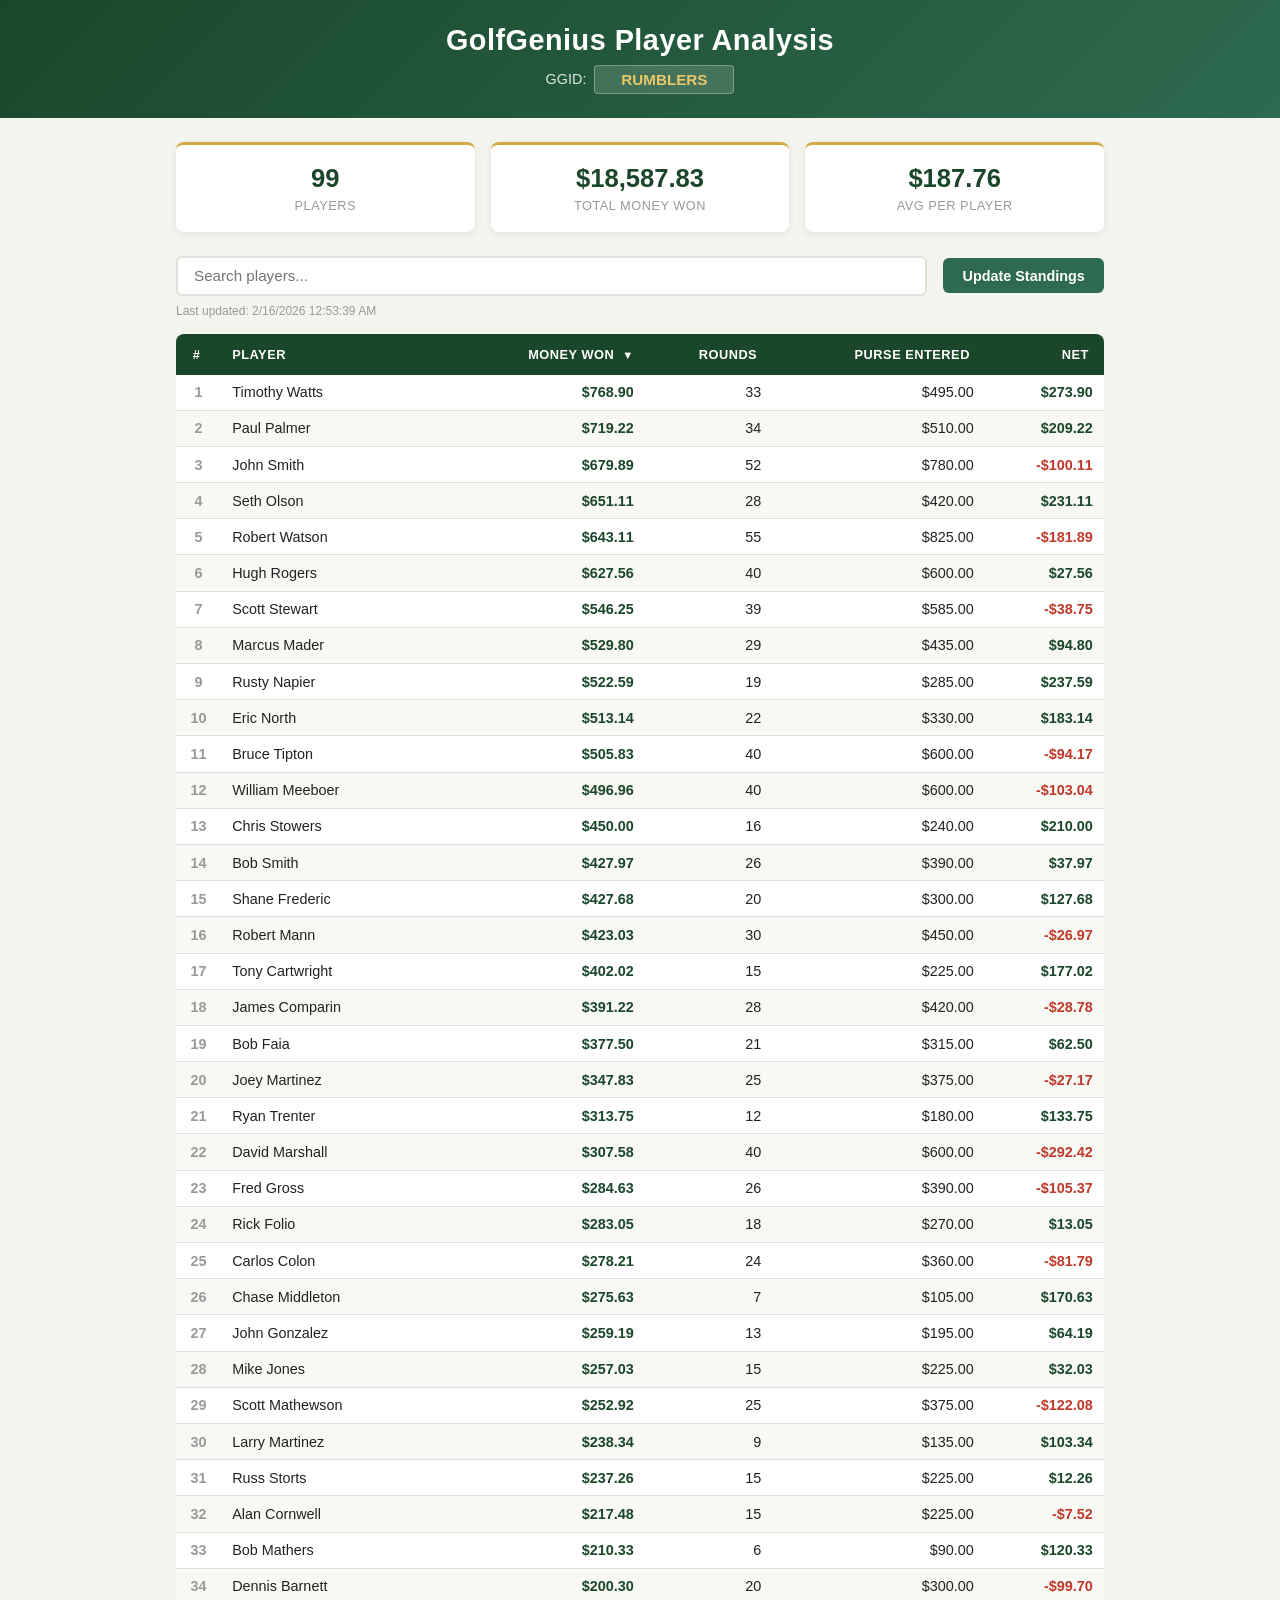
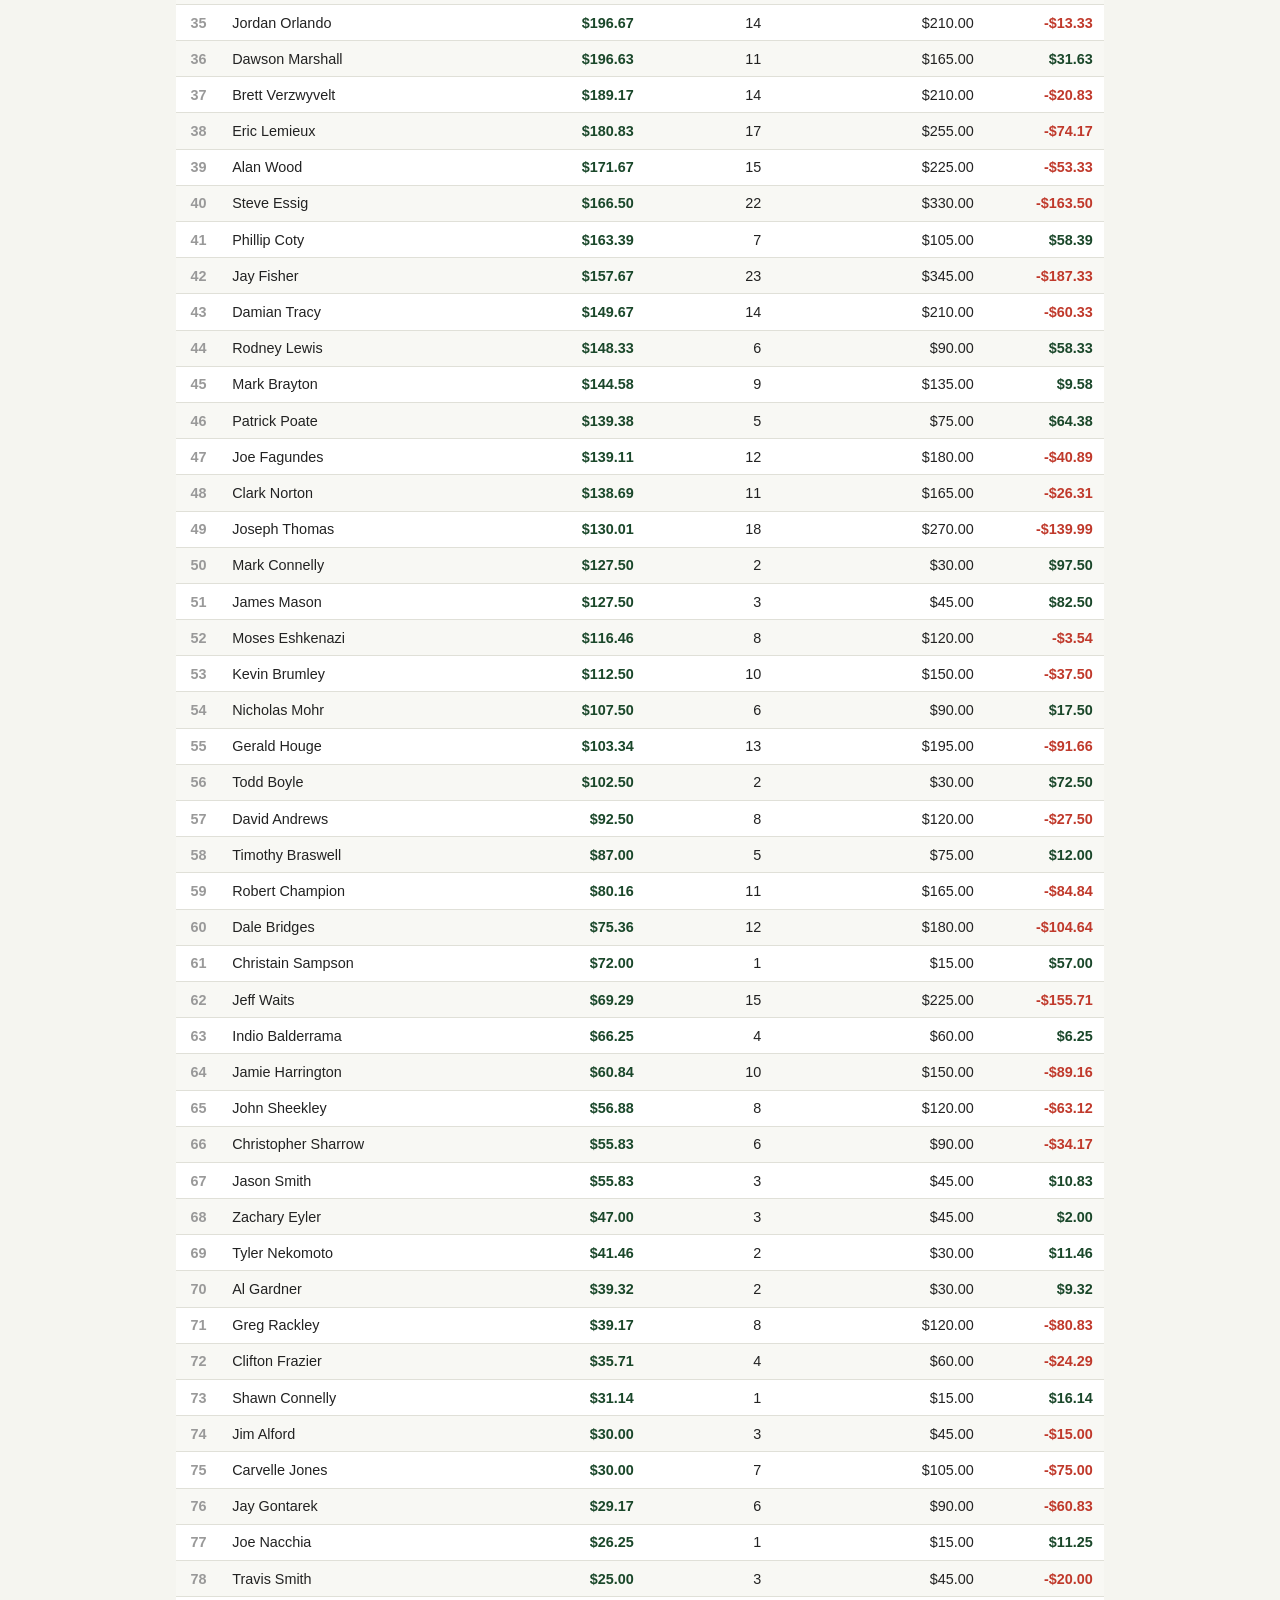
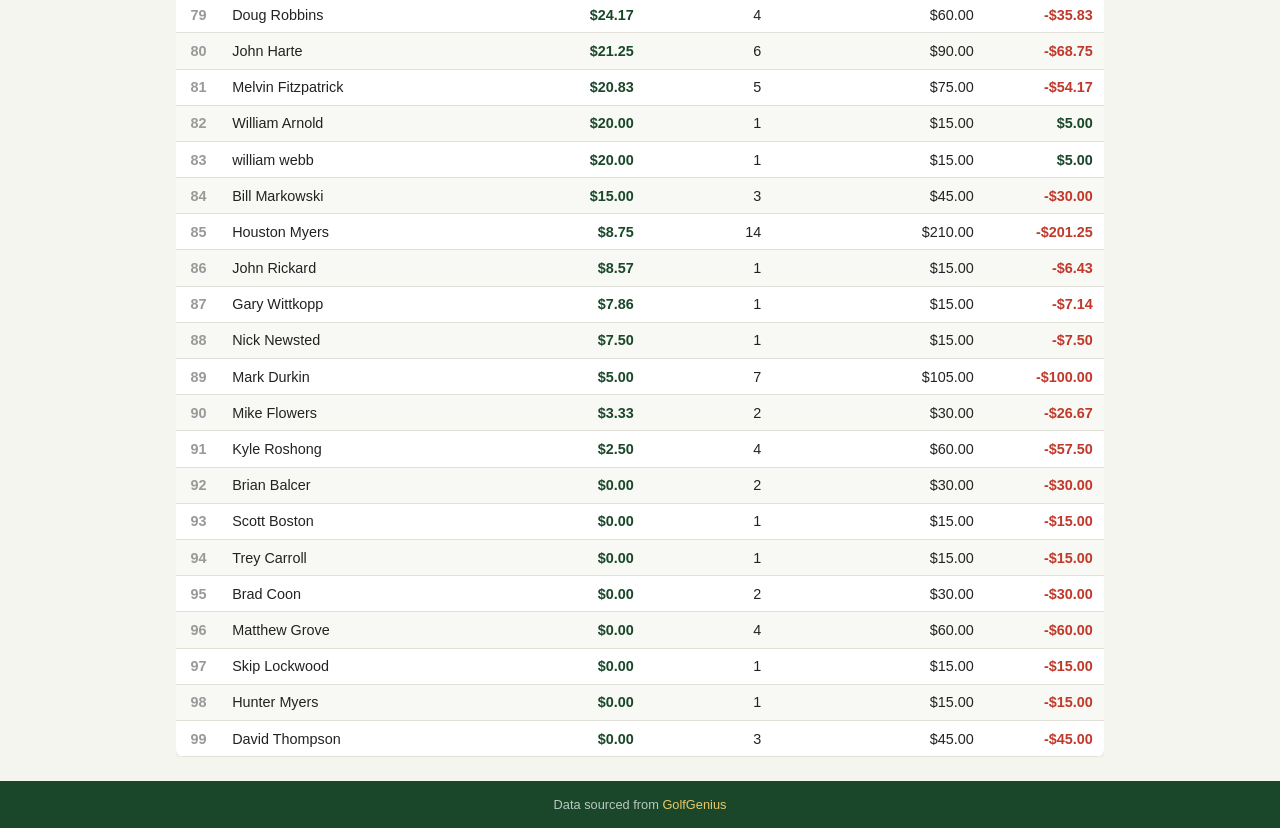
==== docs/index.html @ 4b10141f "Initial commit: GolfGenius player money scraper and web app R/chromote scraper extracts purse, round" ====
<!DOCTYPE html>
<html lang="en">
<head>
    <meta charset="UTF-8">
    <meta name="viewport" content="width=device-width, initial-scale=1.0">
    <title>GolfGenius Player Analysis</title>
    <link rel="stylesheet" href="css/styles.css">
</head>
<body>
    <header>
        <h1>GolfGenius Player Analysis</h1>
        <div class="ggid-display">
            <label for="ggid-input">GGID:</label>
            <input type="text" id="ggid-input" value="RUMBLERS" readonly>
        </div>
    </header>

    <main>
        <div class="summary-cards">
            <div class="card">
                <div class="card-value" id="player-count">--</div>
                <div class="card-label">Players</div>
            </div>
            <div class="card">
                <div class="card-value" id="total-purse">--</div>
                <div class="card-label">Total Money Won</div>
            </div>
            <div class="card">
                <div class="card-value" id="avg-per-player">--</div>
                <div class="card-label">Avg per Player</div>
            </div>
        </div>

        <div class="controls">
            <input type="text" id="search-input" placeholder="Search players...">
            <button id="update-btn" class="update-btn" title="Run the scraper to refresh data">Update Standings</button>
        </div>
        <div class="data-info" id="data-info"></div>

        <div id="error" class="status-message error" style="display:none;"></div>
        <div id="empty" class="status-message" style="display:none;">No players found.</div>

        <div class="table-container">
            <table id="player-table">
                <thead>
                    <tr>
                        <th data-sort="rank" class="sortable"># <span class="sort-arrow"></span></th>
                        <th data-sort="name" class="sortable">Player <span class="sort-arrow"></span></th>
                        <th data-sort="money" class="sortable">Money Won <span class="sort-arrow"></span></th>
                        <th data-sort="rounds_played" class="sortable">Rounds <span class="sort-arrow"></span></th>
                        <th data-sort="purse_entered" class="sortable">Purse Entered <span class="sort-arrow"></span></th>
                        <th data-sort="net" class="sortable">Net <span class="sort-arrow"></span></th>
                    </tr>
                </thead>
                <tbody id="player-tbody">
                </tbody>
            </table>
        </div>
    </main>

    <footer>
        <p>Data sourced from <a href="https://www.golfgenius.com/ggid/RUMBLERS" target="_blank" rel="noopener">GolfGenius</a></p>
    </footer>

    <script src="data/data.js"></script>
    <script src="js/app.js"></script>
</body>
</html>
---- docs/css/styles.css ----
*, *::before, *::after {
    box-sizing: border-box;
    margin: 0;
    padding: 0;
}

:root {
    --green-dark: #1a472a;
    --green-mid: #2d6a4f;
    --green-light: #40916c;
    --gold: #d4a843;
    --gold-light: #e8c96a;
    --white: #ffffff;
    --off-white: #f5f5f0;
    --gray-light: #e0e0d8;
    --gray: #999;
    --text: #222;
    --red: #c0392b;
}

body {
    font-family: 'Segoe UI', Tahoma, Geneva, Verdana, sans-serif;
    background: var(--off-white);
    color: var(--text);
    min-height: 100vh;
    display: flex;
    flex-direction: column;
}

header {
    background: linear-gradient(135deg, var(--green-dark), var(--green-mid));
    color: var(--white);
    padding: 1.5rem 2rem;
    text-align: center;
}

header h1 {
    font-size: 1.8rem;
    margin-bottom: 0.5rem;
    letter-spacing: 0.5px;
}

.ggid-display {
    display: flex;
    align-items: center;
    justify-content: center;
    gap: 0.5rem;
}

.ggid-display label {
    font-size: 0.9rem;
    opacity: 0.85;
}

.ggid-display input {
    background: rgba(255,255,255,0.15);
    border: 1px solid rgba(255,255,255,0.3);
    color: var(--gold-light);
    padding: 0.3rem 0.6rem;
    border-radius: 4px;
    font-size: 0.95rem;
    font-weight: 600;
    text-align: center;
    width: 140px;
}

main {
    flex: 1;
    max-width: 960px;
    width: 100%;
    margin: 0 auto;
    padding: 1.5rem 1rem;
}

.summary-cards {
    display: grid;
    grid-template-columns: repeat(3, 1fr);
    gap: 1rem;
    margin-bottom: 1.5rem;
}

.card {
    background: var(--white);
    border-radius: 8px;
    padding: 1.2rem 1rem;
    text-align: center;
    box-shadow: 0 2px 8px rgba(0,0,0,0.08);
    border-top: 3px solid var(--gold);
}

.card-value {
    font-size: 1.6rem;
    font-weight: 700;
    color: var(--green-dark);
}

.card-label {
    font-size: 0.8rem;
    color: var(--gray);
    text-transform: uppercase;
    letter-spacing: 0.5px;
    margin-top: 0.3rem;
}

.controls {
    display: flex;
    align-items: center;
    gap: 1rem;
    margin-bottom: 0.5rem;
}

#search-input {
    flex: 1;
    padding: 0.6rem 1rem;
    border: 2px solid var(--gray-light);
    border-radius: 6px;
    font-size: 0.95rem;
    transition: border-color 0.2s;
}

#search-input:focus {
    outline: none;
    border-color: var(--green-light);
}

.update-btn {
    padding: 0.6rem 1.2rem;
    background: var(--green-mid);
    color: var(--white);
    border: none;
    border-radius: 6px;
    font-size: 0.9rem;
    font-weight: 600;
    cursor: pointer;
    transition: background 0.2s;
    white-space: nowrap;
}

.update-btn:hover {
    background: var(--green-dark);
}

.data-info {
    font-size: 0.75rem;
    color: var(--gray);
    margin-bottom: 1rem;
}

.status-message {
    text-align: center;
    padding: 2rem;
    color: var(--gray);
    font-size: 1rem;
}

.status-message.error {
    color: var(--red);
}

.table-container {
    overflow-x: auto;
}

table {
    width: 100%;
    border-collapse: collapse;
    background: var(--white);
    border-radius: 8px;
    overflow: hidden;
    box-shadow: 0 2px 8px rgba(0,0,0,0.08);
}

thead {
    background: var(--green-dark);
    color: var(--white);
}

th {
    padding: 0.8rem 0.7rem;
    text-align: left;
    font-weight: 600;
    font-size: 0.8rem;
    text-transform: uppercase;
    letter-spacing: 0.5px;
    user-select: none;
    white-space: nowrap;
}

th.sortable {
    cursor: pointer;
    transition: background 0.2s;
}

th.sortable:hover {
    background: var(--green-mid);
}

th[data-sort="rank"] {
    width: 45px;
    text-align: center;
}

th[data-sort="money"],
th[data-sort="rounds_played"],
th[data-sort="purse_entered"],
th[data-sort="net"] {
    text-align: right;
}

.sort-arrow {
    font-size: 0.7rem;
    margin-left: 4px;
}

th.sort-asc .sort-arrow::after {
    content: "\25B2";
}

th.sort-desc .sort-arrow::after {
    content: "\25BC";
}

td {
    padding: 0.6rem 0.7rem;
    border-bottom: 1px solid var(--gray-light);
    font-size: 0.9rem;
}

td:first-child {
    text-align: center;
    color: var(--gray);
    font-weight: 600;
}

td:nth-child(3),
td:nth-child(4),
td:nth-child(5),
td:nth-child(6) {
    text-align: right;
}

td:nth-child(3) {
    font-weight: 600;
    color: var(--green-dark);
}

.net-positive {
    color: var(--green-dark);
    font-weight: 600;
}

.net-negative {
    color: var(--red);
    font-weight: 600;
}

tbody tr:nth-child(even) {
    background: #f8f8f4;
}

tbody tr:hover {
    background: #eef5e8;
}

footer {
    background: var(--green-dark);
    color: rgba(255,255,255,0.7);
    text-align: center;
    padding: 1rem;
    font-size: 0.8rem;
}

footer a {
    color: var(--gold-light);
    text-decoration: none;
}

footer a:hover {
    text-decoration: underline;
}

@media (max-width: 600px) {
    header h1 {
        font-size: 1.3rem;
    }

    .summary-cards {
        grid-template-columns: 1fr;
    }

    .card-value {
        font-size: 1.3rem;
    }

    .controls {
        flex-direction: column;
        align-items: stretch;
    }

    .update-btn {
        text-align: center;
    }

    th, td {
        padding: 0.4rem 0.5rem;
        font-size: 0.78rem;
    }
}
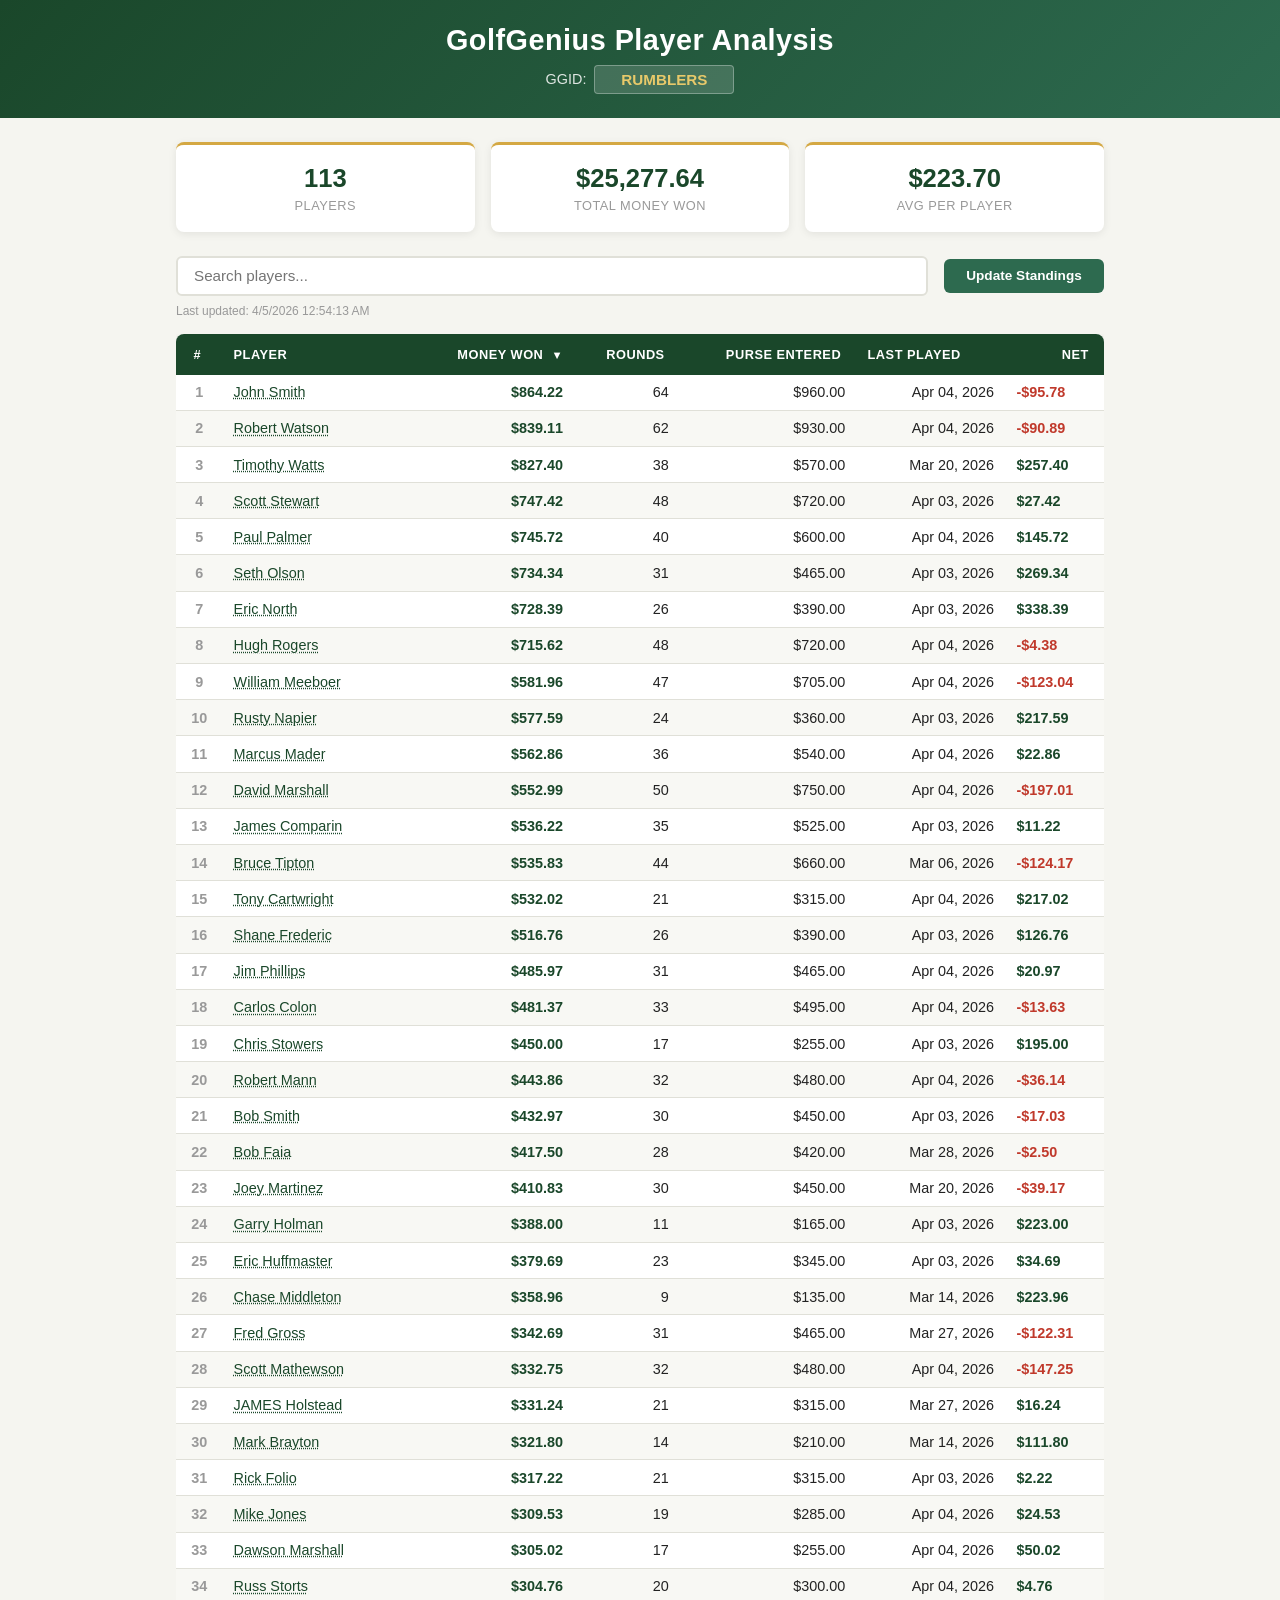
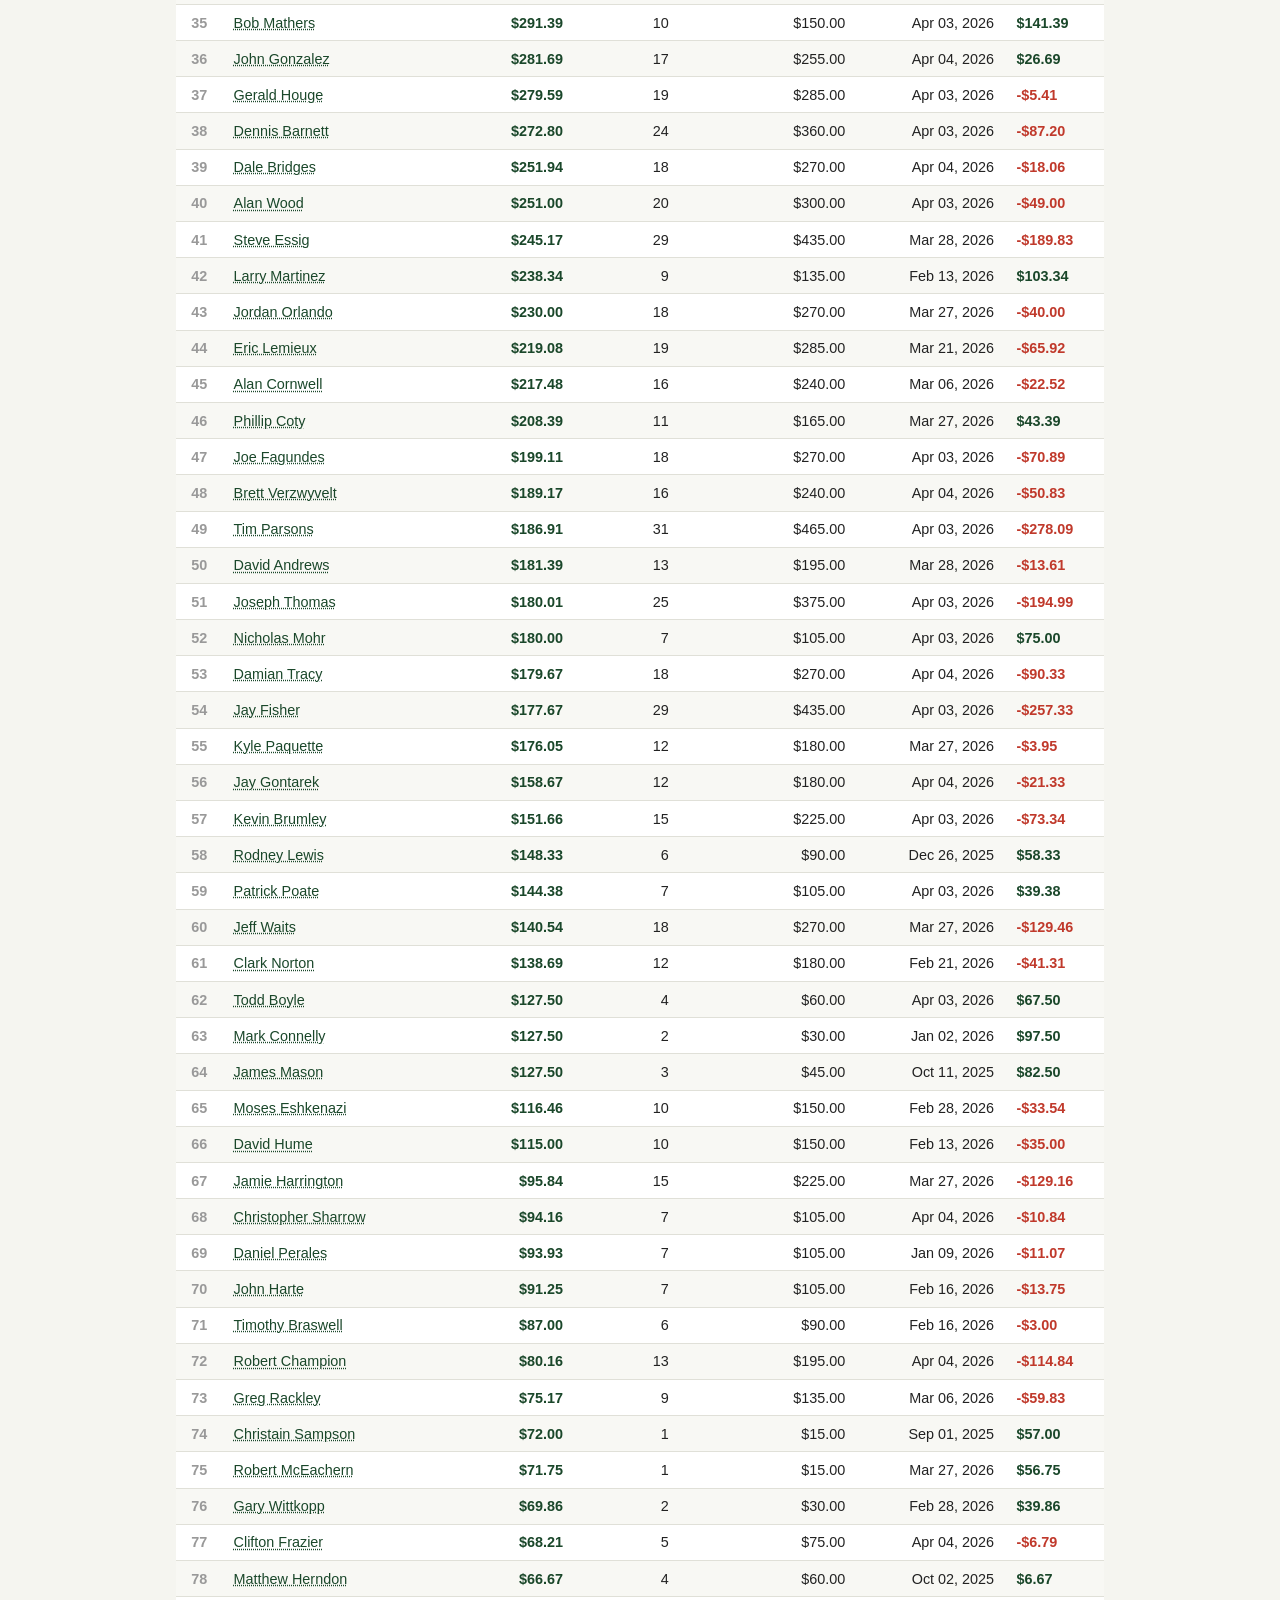
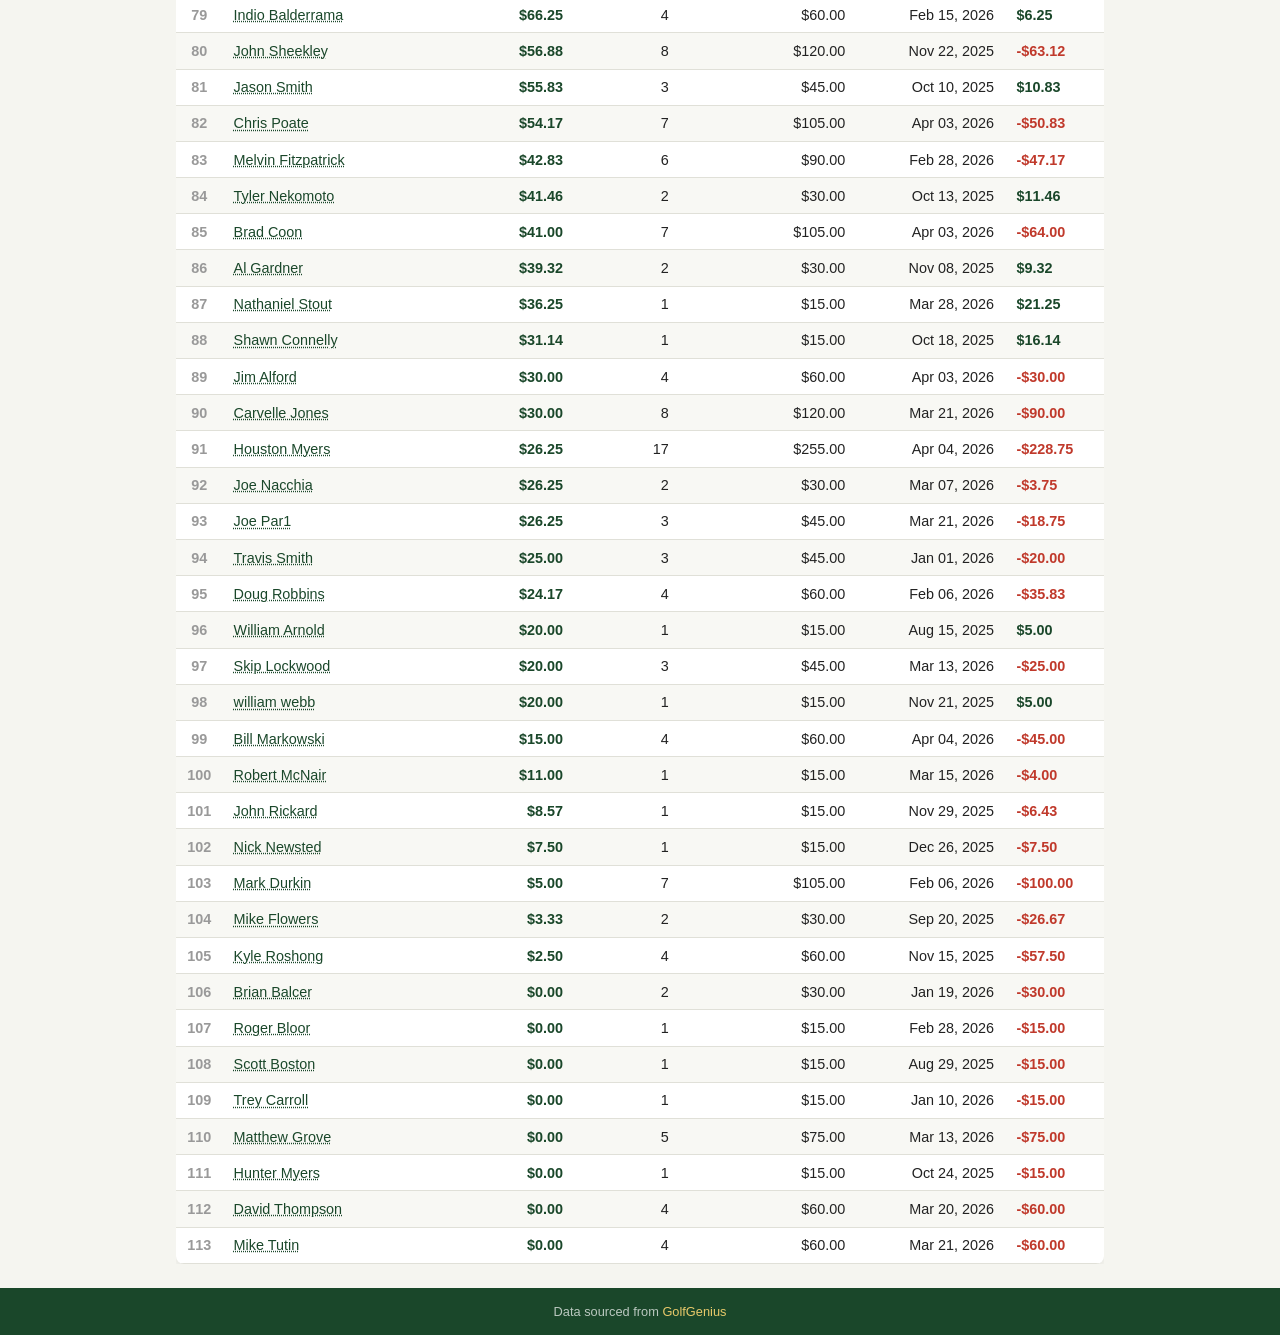
==== commit 63c71dc0: "Add per-player round breakdown modal and fix scraper bugs - Clicking a player name opens a modal wit" ====
--- a/docs/index.html
+++ b/docs/index.html
@@ -49,6 +49,7 @@
                         <th data-sort="money" class="sortable">Money Won <span class="sort-arrow"></span></th>
                         <th data-sort="rounds_played" class="sortable">Rounds <span class="sort-arrow"></span></th>
                         <th data-sort="purse_entered" class="sortable">Purse Entered <span class="sort-arrow"></span></th>
+                        <th data-sort="last_played" class="sortable">Last Played <span class="sort-arrow"></span></th>
                         <th data-sort="net" class="sortable">Net <span class="sort-arrow"></span></th>
                     </tr>
                 </thead>
@@ -62,6 +63,17 @@
         <p>Data sourced from <a href="https://www.golfgenius.com/ggid/RUMBLERS" target="_blank" rel="noopener">GolfGenius</a></p>
     </footer>
 
+    <!-- Player detail modal -->
+    <div id="player-modal" class="modal-overlay" style="display:none;" role="dialog" aria-modal="true">
+        <div class="modal">
+            <div class="modal-header">
+                <h2 id="modal-player-name"></h2>
+                <button class="modal-close" id="modal-close" aria-label="Close">&times;</button>
+            </div>
+            <div id="modal-body" class="modal-body"></div>
+        </div>
+    </div>
+
     <script src="data/data.js"></script>
     <script src="js/app.js"></script>
 </body>
--- a/docs/css/styles.css
+++ b/docs/css/styles.css
@@ -129,11 +129,17 @@
     color: var(--white);
     border: none;
     border-radius: 6px;
-    font-size: 0.9rem;
+    font-size: 0.85rem;
     font-weight: 600;
     cursor: pointer;
     transition: background 0.2s;
     white-space: nowrap;
+    min-width: 160px;
+}
+
+.update-btn:disabled {
+    background: var(--green-light);
+    cursor: wait;
 }
 
 .update-btn:hover {
@@ -279,6 +285,148 @@
     text-decoration: underline;
 }
 
+/* Player name link in table */
+.player-name-link {
+    cursor: pointer;
+    color: var(--green-dark);
+    text-decoration: underline;
+    text-decoration-style: dotted;
+    font-weight: inherit;
+}
+
+.player-name-link:hover {
+    color: var(--green-light);
+    text-decoration-style: solid;
+}
+
+/* Modal overlay */
+.modal-overlay {
+    position: fixed;
+    inset: 0;
+    background: rgba(0, 0, 0, 0.55);
+    z-index: 1000;
+    display: flex;
+    align-items: center;
+    justify-content: center;
+    padding: 1rem;
+}
+
+.modal {
+    background: var(--white);
+    border-radius: 10px;
+    max-width: 720px;
+    width: 100%;
+    max-height: 85vh;
+    display: flex;
+    flex-direction: column;
+    box-shadow: 0 8px 32px rgba(0, 0, 0, 0.3);
+    overflow: hidden;
+}
+
+.modal-header {
+    background: linear-gradient(135deg, var(--green-dark), var(--green-mid));
+    color: var(--white);
+    padding: 1rem 1.2rem;
+    display: flex;
+    align-items: center;
+    justify-content: space-between;
+    flex-shrink: 0;
+}
+
+.modal-header h2 {
+    font-size: 1.1rem;
+    font-weight: 700;
+    margin: 0;
+}
+
+.modal-close {
+    background: none;
+    border: none;
+    color: var(--white);
+    font-size: 1.6rem;
+    line-height: 1;
+    cursor: pointer;
+    padding: 0 0.3rem;
+    opacity: 0.8;
+}
+
+.modal-close:hover {
+    opacity: 1;
+}
+
+.modal-body {
+    overflow-y: auto;
+    padding: 1rem;
+    flex: 1;
+}
+
+.modal-summary {
+    display: grid;
+    grid-template-columns: repeat(3, 1fr);
+    gap: 0.75rem;
+    margin-bottom: 1rem;
+}
+
+.modal-summary-card {
+    background: var(--off-white);
+    border-radius: 6px;
+    padding: 0.6rem 0.8rem;
+    text-align: center;
+    border-top: 2px solid var(--gold);
+}
+
+.modal-summary-card .val {
+    font-size: 1rem;
+    font-weight: 700;
+    color: var(--green-dark);
+}
+
+.modal-summary-card .val.net-negative {
+    color: var(--red);
+}
+
+.modal-summary-card .lbl {
+    font-size: 0.7rem;
+    color: var(--gray);
+    text-transform: uppercase;
+    letter-spacing: 0.4px;
+    margin-top: 0.2rem;
+}
+
+.modal-no-data {
+    text-align: center;
+    color: var(--gray);
+    padding: 1.5rem;
+    font-size: 0.9rem;
+    line-height: 1.6;
+}
+
+/* Override table styles inside modal */
+.modal-body table {
+    font-size: 0.85rem;
+    box-shadow: none;
+    border: 1px solid var(--gray-light);
+}
+
+.modal-body th {
+    font-size: 0.75rem;
+    padding: 0.5rem 0.6rem;
+}
+
+.modal-body td {
+    padding: 0.45rem 0.6rem;
+}
+
+.modal-body tfoot tr {
+    background: var(--green-dark);
+    color: var(--white);
+    font-weight: 700;
+}
+
+.modal-body tfoot td {
+    border-bottom: none;
+}
+
 @media (max-width: 600px) {
     header h1 {
         font-size: 1.3rem;
